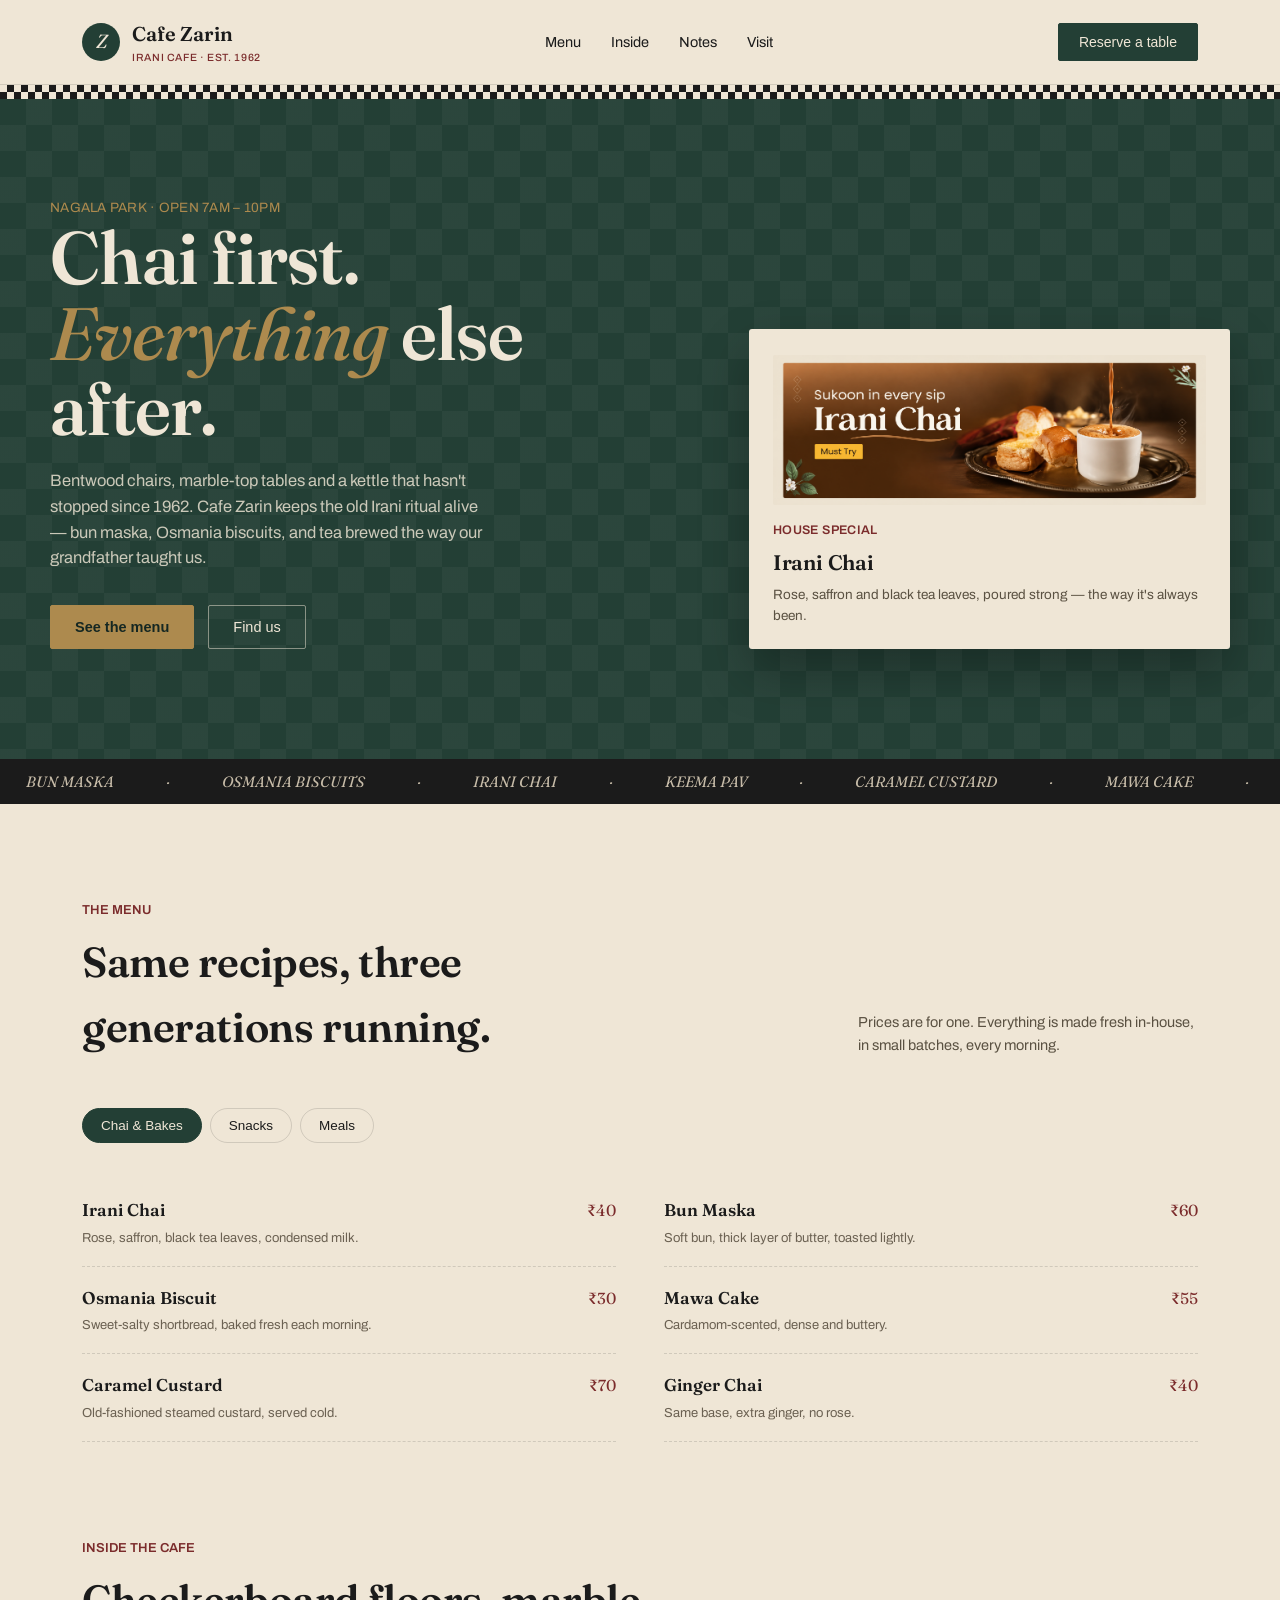
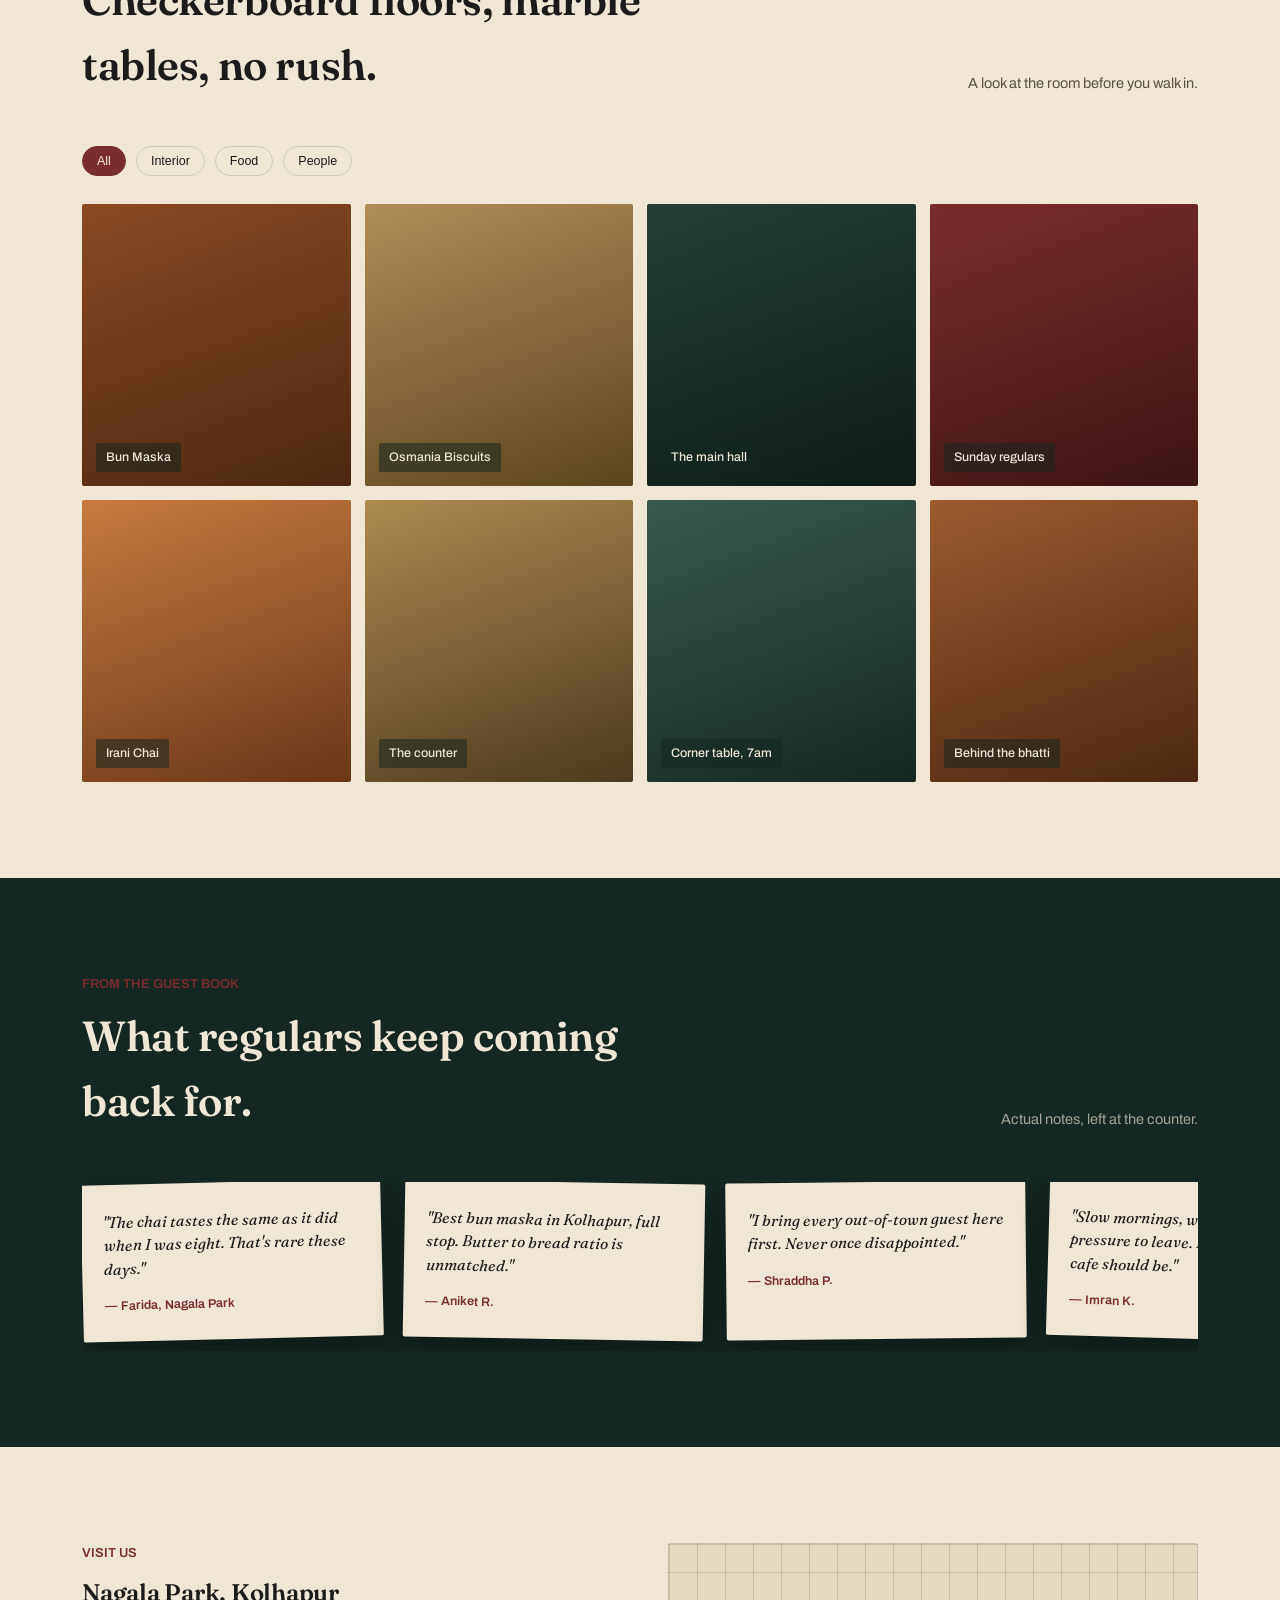
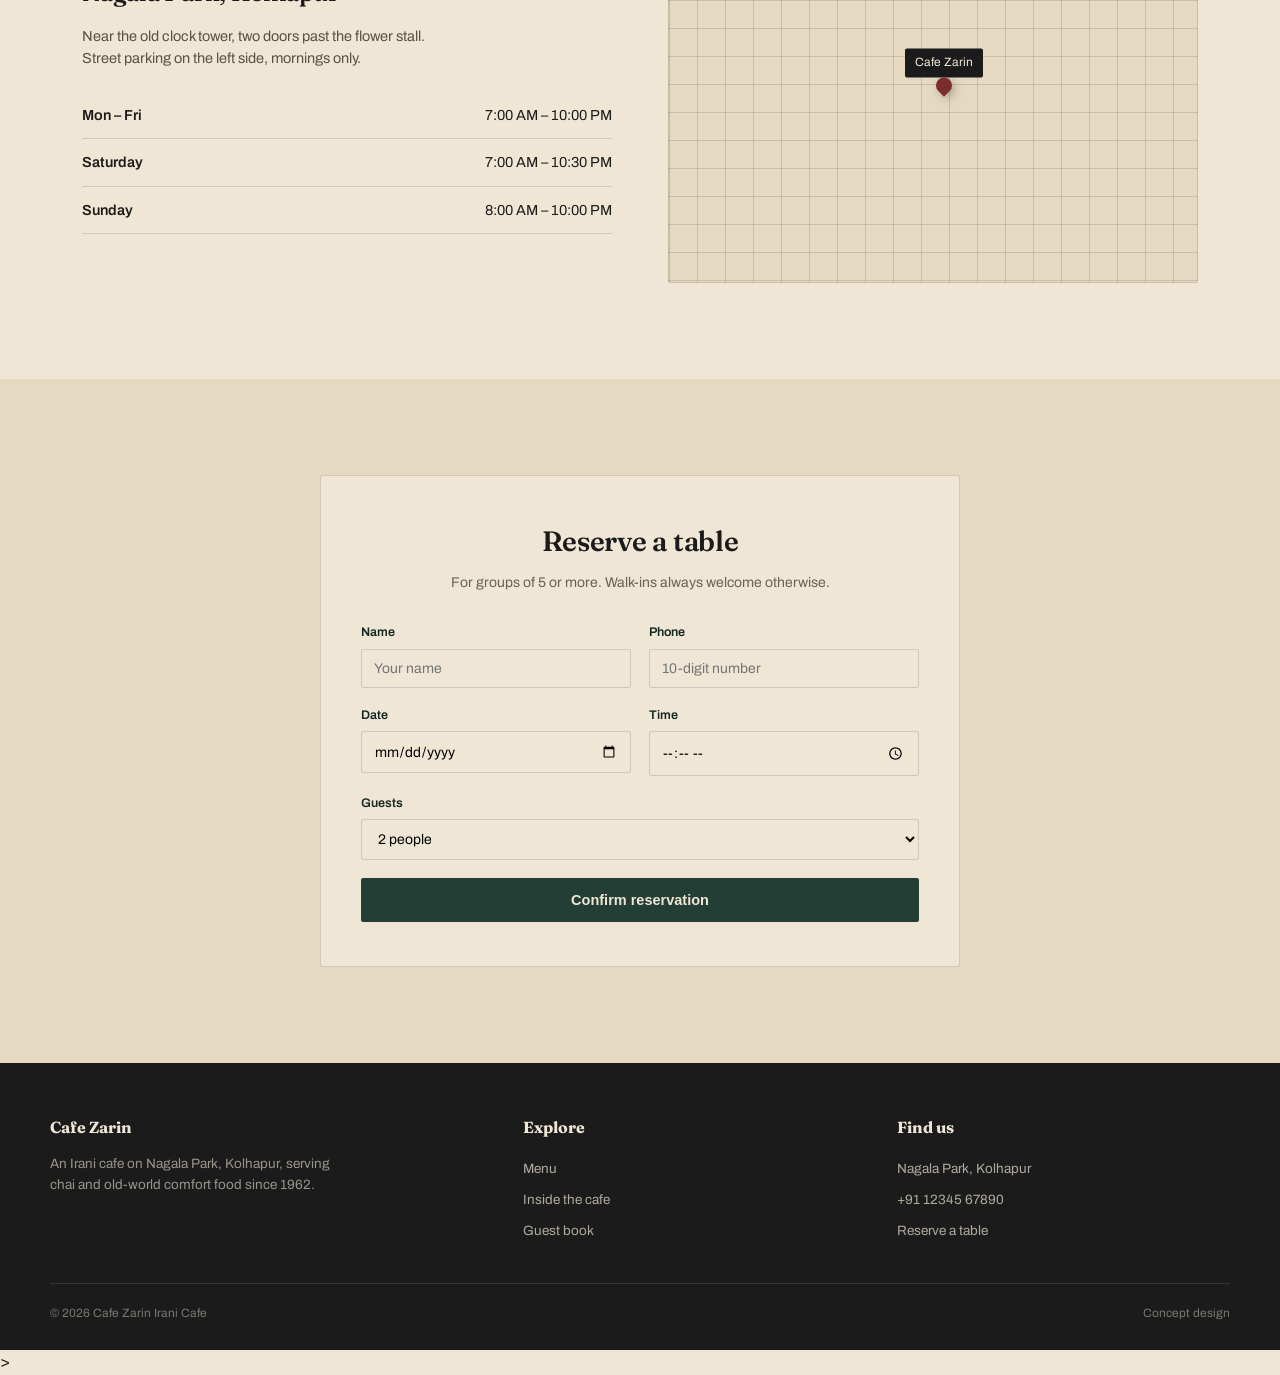
==== index.html @ 49a3832b "File name change" ====
<!DOCTYPE html>
<html lang="en">
<head>
<meta charset="UTF-8">
<meta name="viewport" content="width=device-width, initial-scale=1.0">
<title>Cafe Zarin — Irani Cafe</title>
<link rel="preconnect" href="https://fonts.googleapis.com">
<link rel="preconnect" href="https://fonts.gstatic.com" crossorigin>
<link href="https://fonts.googleapis.com/css2?family=Fraunces:ital,opsz,wght@0,9..144,400;0,9..144,600;1,9..144,500&family=Archivo:wght@400;500;600&display=swap" rel="stylesheet">
<link rel="stylesheet" href="style.css">
</head>
<body>

<header>
  <div class="navbar">
    <div class="brand">
      <div class="brand-mark">Z</div>
      <div class="brand-name">Cafe Zarin<span>IRANI CAFE · EST. 1962</span></div>
    </div>
    <nav class="links">
      <a href="#menu">Menu</a>
      <a href="#gallery">Inside</a>
      <a href="#notes">Notes</a>
      <a href="#visit">Visit</a>
    </nav>
    <button class="nav-cta" onclick="document.getElementById('reserve').scrollIntoView({behavior:'smooth'})">Reserve a table</button>
    <button class="menu-toggle" aria-label="menu"><span></span><span></span><span></span></button>
  </div>
</header>

<div class="checker"></div>

<section class="hero">
  <div class="hero-inner">
    <div>
      <span class="hero-eyebrow">NAGALA PARK · OPEN 7AM – 10PM</span>
      <h1>Chai first.<br><em>Everything</em> else after.</h1>
      <p class="lede">Bentwood chairs, marble-top tables and a kettle that hasn't stopped since 1962. Cafe Zarin keeps the old Irani ritual alive — bun maska, Osmania biscuits, and tea brewed the way our grandfather taught us.</p>
      <div class="hero-ctas">
        <button class="btn-solid" onclick="document.getElementById('menu').scrollIntoView({behavior:'smooth'})">See the menu</button>
        <button class="btn-ghost" onclick="document.getElementById('visit').scrollIntoView({behavior:'smooth'})">Find us</button>
      </div>
    </div>
    <div class="steam-card">
      <div class="glass">
        <img src="images\image.png" alt="Irani Chai">
      </div>
      <div class="cap">HOUSE SPECIAL</div>
      <h3>Irani Chai</h3>
      <p>Rose, saffron and black tea leaves, poured strong — the way it's always been.</p>
    </div>
  </div>
</section>

<div class="marquee-strip">
  <div class="marquee-track">
    <span>BUN MASKA</span><span>·</span><span>OSMANIA BISCUITS</span><span>·</span><span>IRANI CHAI</span><span>·</span><span>KEEMA PAV</span><span>·</span><span>CARAMEL CUSTARD</span><span>·</span><span>MAWA CAKE</span><span>·</span>
    <span>BUN MASKA</span><span>·</span><span>OSMANIA BISCUITS</span><span>·</span><span>IRANI CHAI</span><span>·</span><span>KEEMA PAV</span><span>·</span><span>CARAMEL CUSTARD</span><span>·</span><span>MAWA CAKE</span><span>·</span>
  </div>
</div>

<section class="section" id="menu">
  <div class="wrap">
    <div class="section-head">
      <div>
        <span class="kicker">THE MENU</span>
        <h2>Same recipes, three generations running.</h2>
      </div>
      <p>Prices are for one. Everything is made fresh in-house, in small batches, every morning.</p>
    </div>

    <div class="menu-tabs" role="tablist">
      <button class="menu-tab active" data-tab="chai">Chai &amp; Bakes</button>
      <button class="menu-tab" data-tab="snacks">Snacks</button>
      <button class="menu-tab" data-tab="meals">Meals</button>
    </div>

    <div class="menu-panels">
      <div class="menu-panel active" id="panel-chai">
        <div class="menu-item"><div><div class="mi-name">Irani Chai</div><div class="mi-desc">Rose, saffron, black tea leaves, condensed milk.</div></div><div class="mi-price">₹40</div></div>
        <div class="menu-item"><div><div class="mi-name">Bun Maska</div><div class="mi-desc">Soft bun, thick layer of butter, toasted lightly.</div></div><div class="mi-price">₹60</div></div>
        <div class="menu-item"><div><div class="mi-name">Osmania Biscuit</div><div class="mi-desc">Sweet-salty shortbread, baked fresh each morning.</div></div><div class="mi-price">₹30</div></div>
        <div class="menu-item"><div><div class="mi-name">Mawa Cake</div><div class="mi-desc">Cardamom-scented, dense and buttery.</div></div><div class="mi-price">₹55</div></div>
        <div class="menu-item"><div><div class="mi-name">Caramel Custard</div><div class="mi-desc">Old-fashioned steamed custard, served cold.</div></div><div class="mi-price">₹70</div></div>
        <div class="menu-item"><div><div class="mi-name">Ginger Chai</div><div class="mi-desc">Same base, extra ginger, no rose.</div></div><div class="mi-price">₹40</div></div>
      </div>
      <div class="menu-panel" id="panel-snacks">
        <div class="menu-item"><div><div class="mi-name">Mirchi Bhaji</div><div class="mi-desc">Battered green chilli, stuffed with spiced potato.</div></div><div class="mi-price">₹50</div></div>
        <div class="menu-item"><div><div class="mi-name">Khari Biscuit</div><div class="mi-desc">Flaky puff pastry, served with a side of chai.</div></div><div class="mi-price">₹25</div></div>
        <div class="menu-item"><div><div class="mi-name">Vada Pav</div><div class="mi-desc">Spiced potato fritter, garlic chutney, soft pav.</div></div><div class="mi-price">₹45</div></div>
        <div class="menu-item"><div><div class="mi-name">Bread Pattice</div><div class="mi-desc">Crumbed and fried, potato-pea filling.</div></div><div class="mi-price">₹55</div></div>
      </div>
      <div class="menu-panel" id="panel-meals">
        <div class="menu-item"><div><div class="mi-name">Keema Pav</div><div class="mi-desc">Minced mutton curry, slow-cooked, with soft pav.</div></div><div class="mi-price">₹160</div></div>
        <div class="menu-item"><div><div class="mi-name">Berry Pulao</div><div class="mi-desc">Fragrant rice, chicken, barberries, house spice mix.</div></div><div class="mi-price">₹210</div></div>
        <div class="menu-item"><div><div class="mi-name">Akuri on Toast</div><div class="mi-desc">Parsi-style spiced scrambled eggs, buttered toast.</div></div><div class="mi-price">₹120</div></div>
        <div class="menu-item"><div><div class="mi-name">Dhansak</div><div class="mi-desc">Lentil-vegetable stew, caramelised rice, served weekends.</div></div><div class="mi-price">₹190</div></div>
      </div>
    </div>
  </div>
</section>

<section class="section" id="gallery" style="padding-top:0;">
  <div class="wrap">
    <div class="section-head">
      <div>
        <span class="kicker">INSIDE THE CAFE</span>
        <h2>Checkerboard floors, marble tables, no rush.</h2>
      </div>
      <p>A look at the room before you walk in.</p>
    </div>
    <div class="gallery-filters">
      <button class="gfilter active" data-filter="all">All</button>
      <button class="gfilter" data-filter="interior">Interior</button>
      <button class="gfilter" data-filter="food">Food</button>
      <button class="gfilter" data-filter="people">People</button>
    </div>
    <div class="gallery-grid">
      <div class="gtile g1" data-cat="food"><span>Bun Maska</span></div>
      <div class="gtile g2" data-cat="food"><span>Osmania Biscuits</span></div>
      <div class="gtile g3" data-cat="interior"><span>The main hall</span></div>
      <div class="gtile g4" data-cat="people"><span>Sunday regulars</span></div>
      <div class="gtile g5" data-cat="food"><span>Irani Chai</span></div>
      <div class="gtile g6" data-cat="interior"><span>The counter</span></div>
      <div class="gtile g7" data-cat="interior"><span>Corner table, 7am</span></div>
      <div class="gtile g8" data-cat="people"><span>Behind the bhatti</span></div>
    </div>
  </div>
</section>

<section class="notes" id="notes">
  <div class="wrap">
    <div class="section-head">
      <div>
        <span class="kicker">FROM THE GUEST BOOK</span>
        <h2>What regulars keep coming back for.</h2>
      </div>
      <p>Actual notes, left at the counter.</p>
    </div>
    <div class="note-track">
      <div class="note-card"><p>"The chai tastes the same as it did when I was eight. That's rare these days."</p><div class="note-who">— Farida, Nagala Park</div></div>
      <div class="note-card"><p>"Best bun maska in Kolhapur, full stop. Butter to bread ratio is unmatched."</p><div class="note-who">— Aniket R.</div></div>
      <div class="note-card"><p>"I bring every out-of-town guest here first. Never once disappointed."</p><div class="note-who">— Shraddha P.</div></div>
      <div class="note-card"><p>"Slow mornings, warm light, no wifi pressure to leave. Exactly what a cafe should be."</p><div class="note-who">— Imran K.</div></div>
    </div>
  </div>
</section>

<section class="section" id="visit">
  <div class="wrap visit">
    <div>
      <span class="kicker">VISIT US</span>
      <h2>Nagala Park, Kolhapur</h2>
      <p style="margin-top:14px; color:#5a5142; font-size:14.5px; max-width:380px;">Near the old clock tower, two doors past the flower stall. Street parking on the left side, mornings only.</p>
      <div class="hours-list">
        <div class="hours-row"><span class="d">Mon – Fri</span><span>7:00 AM – 10:00 PM</span></div>
        <div class="hours-row"><span class="d">Saturday</span><span>7:00 AM – 10:30 PM</span></div>
        <div class="hours-row"><span class="d">Sunday</span><span>8:00 AM – 10:00 PM</span></div>
      </div>
    </div>
    <div class="map-box">
      <div class="map-pin">
        <div class="pin-label">Cafe Zarin</div>
        <div class="pin-dot"></div>
      </div>
    </div>
  </div>
</section>

<section class="reserve" id="reserve">
  <div class="reserve-box">
    <h2>Reserve a table</h2>
    <p>For groups of 5 or more. Walk-ins always welcome otherwise.</p>
    <form id="reserveForm">
      <div class="field"><label for="name">Name</label><input id="name" required placeholder="Your name"></div>
      <div class="field"><label for="phone">Phone</label><input id="phone" required placeholder="10-digit number"></div>
      <div class="field"><label for="date">Date</label><input id="date" type="date" required></div>
      <div class="field"><label for="time">Time</label><input id="time" type="time" required></div>
      <div class="field full"><label for="guests">Guests</label>
        <select id="guests">
          <option>2 people</option><option>3 people</option><option>4 people</option><option>5 people</option><option>6+ people</option>
        </select>
      </div>
      <button class="submit-btn" type="submit">Confirm reservation</button>
      <div class="confirm" id="confirmMsg">Table reserved — we'll text a confirmation shortly.</div>
    </form>
  </div>
</section>

<footer>
  <div class="foot-grid">
    <div>
      <h4>Cafe Zarin</h4>
      <p style="font-size:13.5px; max-width:280px; color:rgba(239,230,214,0.6);">An Irani cafe on Nagala Park, Kolhapur, serving chai and old-world comfort food since 1962.</p>
    </div>
    <div>
      <h4>Explore</h4>
      <a href="#menu">Menu</a>
      <a href="#gallery">Inside the cafe</a>
      <a href="#notes">Guest book</a>
    </div>
    <div>
      <h4>Find us</h4>
      <a href="#visit">Nagala Park, Kolhapur</a>
      <a href="tel:+911234567890">+91 12345 67890</a>
      <a href="#reserve">Reserve a table</a>
    </div>
  </div>
  <div class="foot-bottom">
    <span>© 2026 Cafe Zarin Irani Cafe</span>
    <span>Concept design</span>
  </div>
</footer>

<script src="script.js"></script>

</body>
</html>
>
---- style.css ----
:root{
    --ivory:#EFE6D6;
    --ivory-2:#E6D9C2;
    --teal:#233F35;
    --teal-deep:#152722;
    --brass:#AD8A4E;
    --maroon:#7B2C2C;
    --ink:#1B1B1B;
    --line: rgba(27,27,27,0.14);
  }
  *{box-sizing:border-box; margin:0; padding:0;}
  html{scroll-behavior:smooth;}
  body{
    background:var(--ivory);
    color:var(--ink);
    font-family:'Archivo', sans-serif;
    font-size:16px;
    line-height:1.55;
    overflow-x:hidden;
  }
  h1,h2,h3,.display{
    font-family:'Fraunces', serif;
    font-weight:600;
    letter-spacing:-0.01em;
  }
  a{color:inherit; text-decoration:none;}
  img{max-width:100%; display:block;}
  .wrap{max-width:1180px; margin:0 auto; padding:0 32px;}

  /* checker strip used as a recurring structural motif, not decoration */
  .checker{
    height:14px;
    width:100%;
    background-image:
      linear-gradient(45deg, var(--ink) 25%, transparent 25%, transparent 75%, var(--ink) 75%),
      linear-gradient(45deg, var(--ink) 25%, var(--ivory) 25%, var(--ivory) 75%, var(--ink) 75%);
    background-position:0 0, 7px 7px;
    background-size:14px 14px;
  }

  /* ---------- NAV ---------- */
  header{
    position:sticky; top:0; z-index:50;
    background:var(--ivory);
    border-bottom:1px solid var(--line);
  }
  .navbar{
    display:flex; align-items:center; justify-content:space-between;
    padding:18px 32px;
    max-width:1180px; margin:0 auto;
  }
  .brand{display:flex; align-items:center; gap:12px;}
  .brand-mark{
    width:38px; height:38px; border-radius:50%;
    background:var(--teal);
    display:flex; align-items:center; justify-content:center;
    color:var(--ivory); font-family:'Fraunces',serif; font-style:italic; font-size:19px;
  }
  .brand-name{font-family:'Fraunces', serif; font-size:20px; font-weight:600;}
  .brand-name span{display:block; font-family:'Archivo',sans-serif; font-weight:500; font-size:10.5px; letter-spacing:0.06em; color:var(--maroon); margin-top:1px;}
  nav.links{display:flex; gap:30px; font-size:14.5px;}
  nav.links a{position:relative; padding:4px 0;}
  nav.links a::after{
    content:''; position:absolute; left:0; bottom:0; height:1.5px; width:0;
    background:var(--maroon); transition:width .25s ease;
  }
  nav.links a:hover::after{width:100%;}
  .nav-cta{
    background:var(--teal); color:var(--ivory); padding:10px 20px;
    border-radius:2px; font-size:14px; font-weight:500;
    border:1px solid var(--teal);
    cursor:pointer; transition:background .2s ease, color .2s ease;
  }
  .nav-cta:hover{background:transparent; color:var(--teal);}
  .menu-toggle{display:none; flex-direction:column; gap:5px; cursor:pointer; background:none; border:none;}
  .menu-toggle span{width:24px; height:2px; background:var(--ink);}

  /* ---------- HERO ---------- */
  .hero{
    position:relative;
    background:var(--teal);
    color:var(--ivory);
    padding:96px 32px 110px;
    overflow:hidden;
  }
  .hero::before{
    content:'';
    position:absolute; inset:0;
    background-image:
      linear-gradient(45deg, rgba(239,230,214,0.045) 25%, transparent 25%, transparent 75%, rgba(239,230,214,0.045) 75%),
      linear-gradient(45deg, rgba(239,230,214,0.045) 25%, transparent 25%, transparent 75%, rgba(239,230,214,0.045) 75%);
    background-position:0 0, 26px 26px;
    background-size:52px 52px;
    pointer-events:none;
  }
  .hero-inner{
    max-width:1180px; margin:0 auto;
    position:relative;
    display:grid; grid-template-columns:1.15fr 0.85fr; gap:48px; align-items:end;
  }
  .hero-eyebrow{font-size:13.5px; color:var(--brass); letter-spacing:0.02em; margin-bottom:18px;}
  .hero h1{
    font-size:clamp(42px, 6vw, 74px);
    line-height:1.02;
  }
  .hero h1 em{font-style:italic; font-weight:500; color:var(--brass);}
  .hero p.lede{
    margin-top:22px; max-width:440px; font-size:16.5px; color:rgba(239,230,214,0.82);
  }
  .hero-ctas{margin-top:34px; display:flex; gap:14px; flex-wrap:wrap;}
  .btn-solid{
    background:var(--brass); color:var(--teal-deep); padding:13px 24px;
    font-weight:600; border-radius:2px; font-size:14.5px; border:1px solid var(--brass);
    cursor:pointer; transition:transform .18s ease;
  }
  .btn-solid:hover{transform:translateY(-2px);}
  .btn-ghost{
    padding:13px 24px; border:1px solid rgba(239,230,214,0.5); border-radius:2px;
    font-size:14.5px; color:var(--ivory); cursor:pointer; background:transparent;
    transition:border-color .18s ease;
  }
  .btn-ghost:hover{border-color:var(--ivory);}

  .steam-card{
    background:var(--ivory);
    color:var(--ink);
    border-radius:3px;
    padding:26px 24px 22px;
    box-shadow:0 22px 50px rgba(0,0,0,0.28);
    position:relative;
  }
  .steam-card .glass{
    width:100%; height:150px; border-radius:2px; margin-bottom:16px;
    background:
      radial-gradient(ellipse at 30% 20%, rgba(255,255,255,0.25), transparent 55%),
      linear-gradient(180deg, #C77B3E 0%, #8B4A22 70%, #6B3618 100%);
    position:relative; overflow:hidden;
  }
  .steam{
    position:absolute; width:6px; height:38px; background:rgba(255,255,255,0.55);
    border-radius:6px; filter:blur(3px); bottom:100%;
    animation:rise 3.4s ease-in infinite;
  }
  .steam.s1{left:32%; animation-delay:0s;}
  .steam.s2{left:52%; animation-delay:1.1s;}
  .steam.s3{left:70%; animation-delay:2.2s;}
  @keyframes rise{
    0%{transform:translateY(0) scaleY(0.6); opacity:0;}
    25%{opacity:.65;}
    100%{transform:translateY(-70px) scaleY(1.3); opacity:0;}
  }
  .steam-card .cap{font-size:12.5px; letter-spacing:0.03em; color:var(--maroon); font-weight:600;}
  .steam-card h3{font-size:21px; margin-top:6px;}
  .steam-card p{font-size:13.5px; color:#5a5142; margin-top:6px;}
  @media (prefers-reduced-motion: reduce){ .steam{animation:none;} }

  /* ---------- MARQUEE STRIP ---------- */
  .marquee-strip{
    background:var(--ink); color:var(--ivory-2);
    overflow:hidden; white-space:nowrap; padding:11px 0;
    font-family:'Fraunces',serif; font-style:italic; font-size:15px;
  }
  .marquee-track{display:inline-block; animation:scroll 28s linear infinite;}
  .marquee-track span{margin:0 26px; opacity:0.85;}
  @keyframes scroll{ from{transform:translateX(0);} to{transform:translateX(-50%);} }

  /* ---------- SECTION HEADS ---------- */
  .section{padding:96px 32px;}
  .section-head{
    display:flex; justify-content:space-between; align-items:flex-end;
    gap:24px; margin-bottom:48px; flex-wrap:wrap;
  }
  .section-head h2{font-size:clamp(30px,4vw,42px); max-width:560px;}
  .section-head p{max-width:340px; color:#5a5142; font-size:14.5px; padding-bottom:4px;}
  .kicker{color:var(--maroon); font-size:13px; font-weight:600; margin-bottom:10px; display:block;}

  /* ---------- MENU ---------- */
  .menu-tabs{display:flex; gap:8px; margin-bottom:36px; flex-wrap:wrap;}
  .menu-tab{
    padding:9px 18px; border:1px solid var(--line); border-radius:20px;
    font-size:13.5px; cursor:pointer; background:transparent; color:var(--ink);
    transition:background .18s ease, color .18s ease, border-color .18s ease;
  }
  .menu-tab.active{background:var(--teal); color:var(--ivory); border-color:var(--teal);}
  .menu-panels{position:relative;}
  .menu-panel{display:none;}
  .menu-panel.active{display:grid; grid-template-columns:1fr 1fr; gap:0 48px;}
  .menu-item{
    display:flex; justify-content:space-between; gap:16px;
    padding:18px 0; border-bottom:1px dashed var(--line);
  }
  .menu-item .mi-name{font-family:'Fraunces',serif; font-size:17px; font-weight:600;}
  .menu-item .mi-desc{font-size:13px; color:#6b6152; margin-top:4px; max-width:320px;}
  .menu-item .mi-price{font-family:'Fraunces',serif; font-size:16px; color:var(--maroon); white-space:nowrap; padding-top:1px;}

  /* ---------- GALLERY (interactive filter) ---------- */
  .gallery-filters{display:flex; gap:10px; margin-bottom:28px; flex-wrap:wrap;}
  .gfilter{
    font-size:12.5px; padding:7px 14px; border:1px solid var(--line); border-radius:20px;
    background:none; cursor:pointer; color:var(--ink);
  }
  .gfilter.active{background:var(--maroon); color:var(--ivory); border-color:var(--maroon);}
  .gallery-grid{
    display:grid; grid-template-columns:repeat(4, 1fr); gap:14px;
  }
  .gtile{
    aspect-ratio:1/1.05; border-radius:2px; position:relative; overflow:hidden;
    display:flex; align-items:flex-end; padding:14px; cursor:pointer;
    transition:transform .3s ease;
  }
  .gtile:hover{transform:translateY(-4px);}
  .gtile span{
    color:var(--ivory); font-size:12.5px; font-weight:500;
    background:rgba(21,39,34,0.55); padding:5px 10px; border-radius:2px;
  }
  .gtile.hidden{display:none;}
  .g1{background:linear-gradient(160deg,#8B4A22,#4c2712);}
  .g2{background:linear-gradient(160deg,#B08D57,#5c451f);}
  .g3{background:linear-gradient(160deg,#233F35,#0f1c17);}
  .g4{background:linear-gradient(160deg,#7B2C2C,#3d1414);}
  .g5{background:linear-gradient(160deg,#C77B3E,#6b3618);}
  .g6{background:linear-gradient(160deg,#AD8A4E,#4c3a1f);}
  .g7{background:linear-gradient(160deg,#3a5a4d,#152722);}
  .g8{background:linear-gradient(160deg,#9c5a2e,#4c2712);}

  /* ---------- TESTIMONIALS ---------- */
  .notes{
    background:var(--teal-deep); color:var(--ivory);
    padding:96px 32px; position:relative;
  }
  .notes .section-head h2, .notes .section-head p{color:var(--ivory);}
  .notes .section-head p{color:rgba(239,230,214,0.65);}
  .note-track{display:flex; gap:22px; overflow-x:auto; padding-bottom:12px; scroll-snap-type:x mandatory;}
  .note-track::-webkit-scrollbar{height:5px;}
  .note-track::-webkit-scrollbar-thumb{background:var(--brass); border-radius:4px;}
  .note-card{
    scroll-snap-align:start;
    min-width:300px; max-width:300px;
    background:var(--ivory); color:var(--ink);
    border-radius:2px; padding:26px 22px;
    transform:rotate(var(--r,0deg));
    box-shadow:0 14px 30px rgba(0,0,0,0.3);
  }
  .note-card:nth-child(1){--r:-1.4deg;}
  .note-card:nth-child(2){--r:1deg;}
  .note-card:nth-child(3){--r:-0.6deg;}
  .note-card:nth-child(4){--r:1.6deg;}
  .note-card p{font-family:'Fraunces',serif; font-style:italic; font-size:15.5px; line-height:1.5;}
  .note-who{margin-top:16px; font-size:12.5px; color:var(--maroon); font-weight:600;}

  /* ---------- VISIT / MAP + HOURS ---------- */
  .visit{display:grid; grid-template-columns:1fr 1fr; gap:56px; align-items:start;}
  .hours-list{margin-top:22px;}
  .hours-row{
    display:flex; justify-content:space-between; padding:12px 0;
    border-bottom:1px solid var(--line); font-size:14.5px;
  }
  .hours-row .d{font-weight:600;}
  .map-box{
    background:var(--ivory-2); border:1px solid var(--line); border-radius:3px;
    height:340px; position:relative; overflow:hidden;
    background-image:
      linear-gradient(var(--line) 1px, transparent 1px),
      linear-gradient(90deg, var(--line) 1px, transparent 1px);
    background-size:28px 28px;
  }
  .map-pin{
    position:absolute; top:44%; left:52%; transform:translate(-50%,-100%);
    display:flex; flex-direction:column; align-items:center;
  }
  .pin-dot{
    width:16px; height:16px; border-radius:50% 50% 50% 0; background:var(--maroon);
    transform:rotate(-45deg); box-shadow:0 4px 10px rgba(0,0,0,0.25);
  }
  .pin-label{
    margin-top:8px; background:var(--ink); color:var(--ivory);
    font-size:12px; padding:5px 10px; border-radius:2px; white-space:nowrap;
  }

  /* ---------- RESERVE FORM ---------- */
  .reserve{background:var(--ivory-2); padding:96px 32px;}
  .reserve-box{
    max-width:640px; margin:0 auto;
    background:var(--ivory); border:1px solid var(--line); border-radius:3px;
    padding:44px 40px;
  }
  .reserve-box h2{font-size:28px; text-align:center;}
  .reserve-box > p{text-align:center; font-size:14px; color:#6b6152; margin-top:8px;}
  form{margin-top:30px; display:grid; grid-template-columns:1fr 1fr; gap:18px;}
  .field{display:flex; flex-direction:column; gap:6px;}
  .field.full{grid-column:1/-1;}
  label{font-size:12.5px; font-weight:600; color:var(--teal-deep);}
  input, select{
    border:1px solid var(--line); background:var(--ivory);
    padding:11px 12px; font-family:'Archivo',sans-serif; font-size:14px; border-radius:2px;
  }
  input:focus, select:focus{outline:2px solid var(--brass); outline-offset:1px;}
  .submit-btn{
    grid-column:1/-1; background:var(--teal); color:var(--ivory);
    padding:14px; font-weight:600; border:none; border-radius:2px; cursor:pointer; font-size:14.5px;
    transition:background .2s ease;
  }
  .submit-btn:hover{background:var(--teal-deep);}
  .confirm{
    display:none; grid-column:1/-1; background:var(--teal); color:var(--ivory);
    padding:16px; border-radius:2px; font-size:14px; text-align:center;
  }

  footer{
    background:var(--ink); color:rgba(239,230,214,0.75);
    padding:52px 32px 28px;
  }
  .foot-grid{
    display:grid; grid-template-columns:1.3fr 1fr 1fr; gap:40px; max-width:1180px; margin:0 auto;
  }
  footer h4{font-family:'Fraunces',serif; color:var(--ivory); font-size:16px; margin-bottom:14px;}
  footer a{display:block; font-size:13.5px; padding:5px 0; color:rgba(239,230,214,0.7);}
  footer a:hover{color:var(--brass);}
  .foot-bottom{
    max-width:1180px; margin:36px auto 0; padding-top:20px; border-top:1px solid rgba(239,230,214,0.12);
    font-size:12px; color:rgba(239,230,214,0.45); display:flex; justify-content:space-between; flex-wrap:wrap; gap:8px;
  }

  @media (max-width:880px){
    nav.links{display:none;}
    .menu-toggle{display:flex;}
    .hero-inner{grid-template-columns:1fr;}
    .visit{grid-template-columns:1fr;}
    .menu-panel.active{grid-template-columns:1fr;}
    .gallery-grid{grid-template-columns:repeat(2,1fr);}
    form{grid-template-columns:1fr;}
    .foot-grid{grid-template-columns:1fr; gap:26px;}
  }
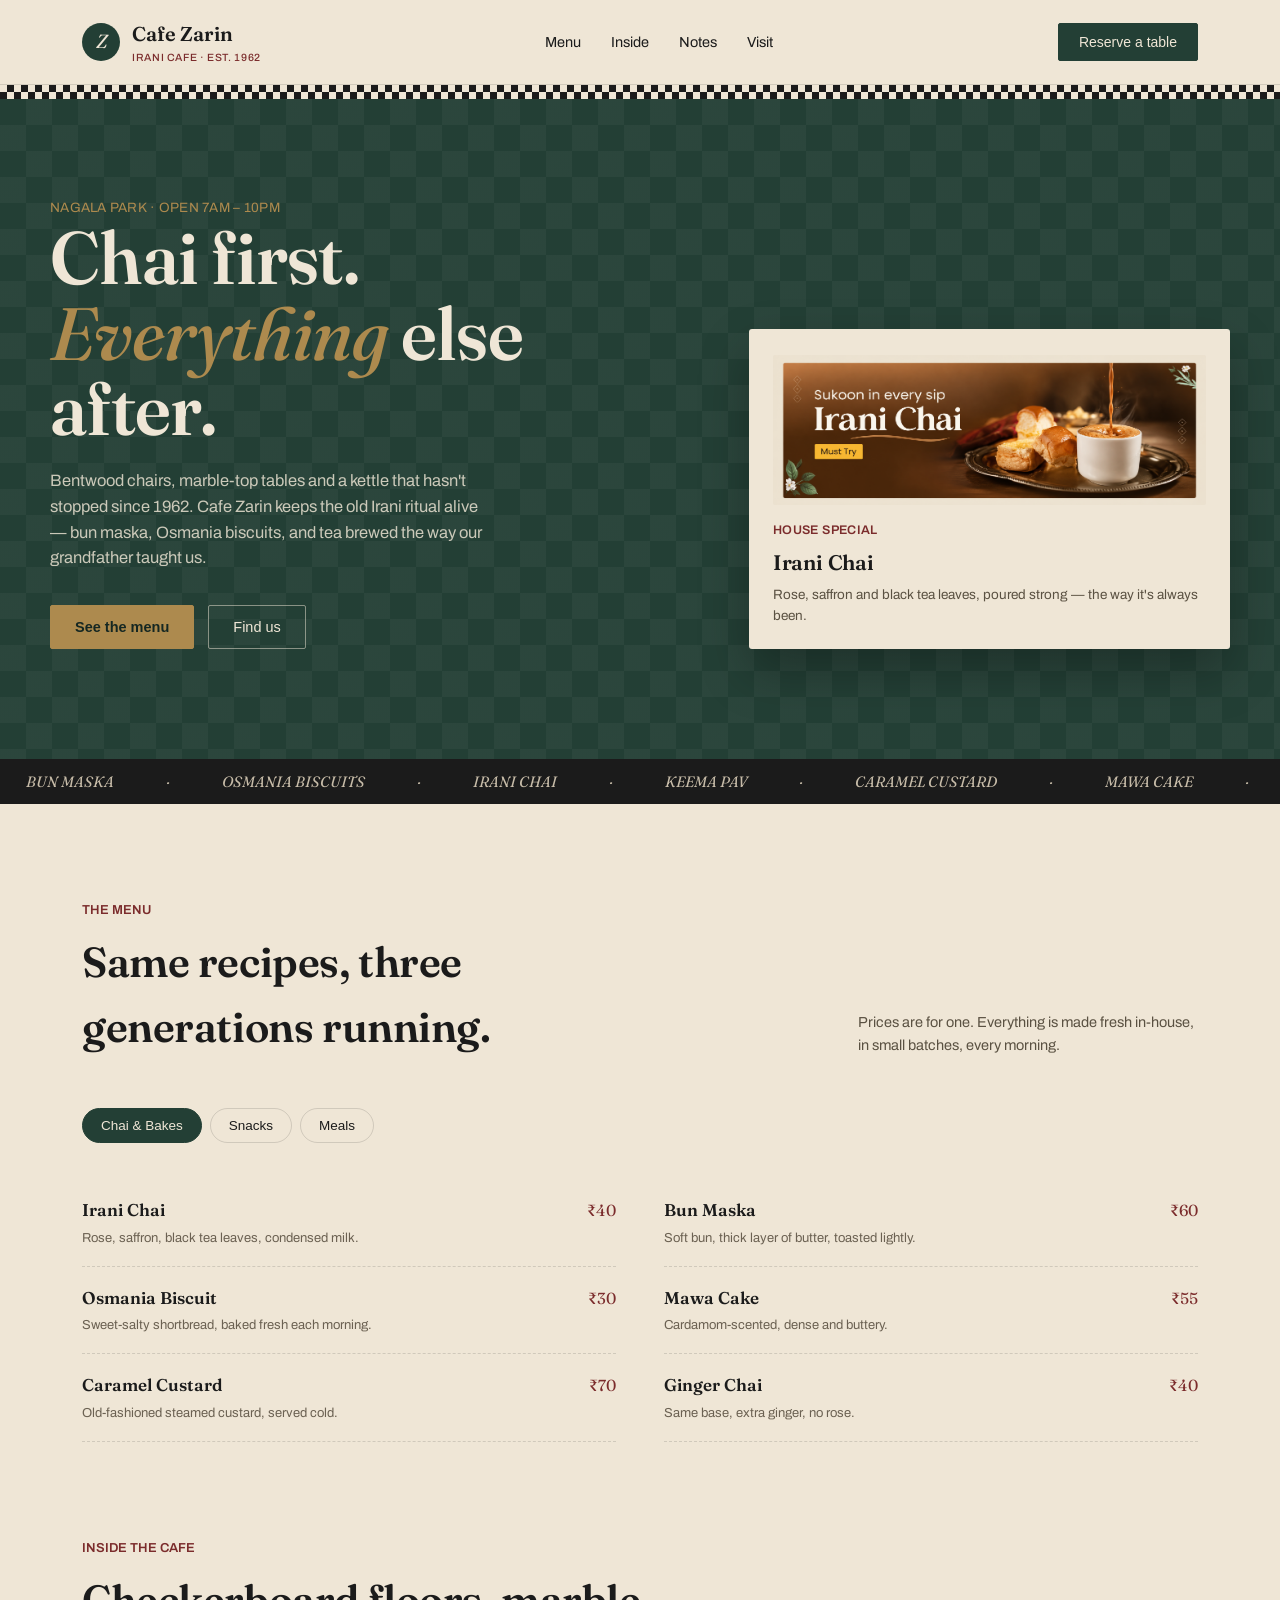
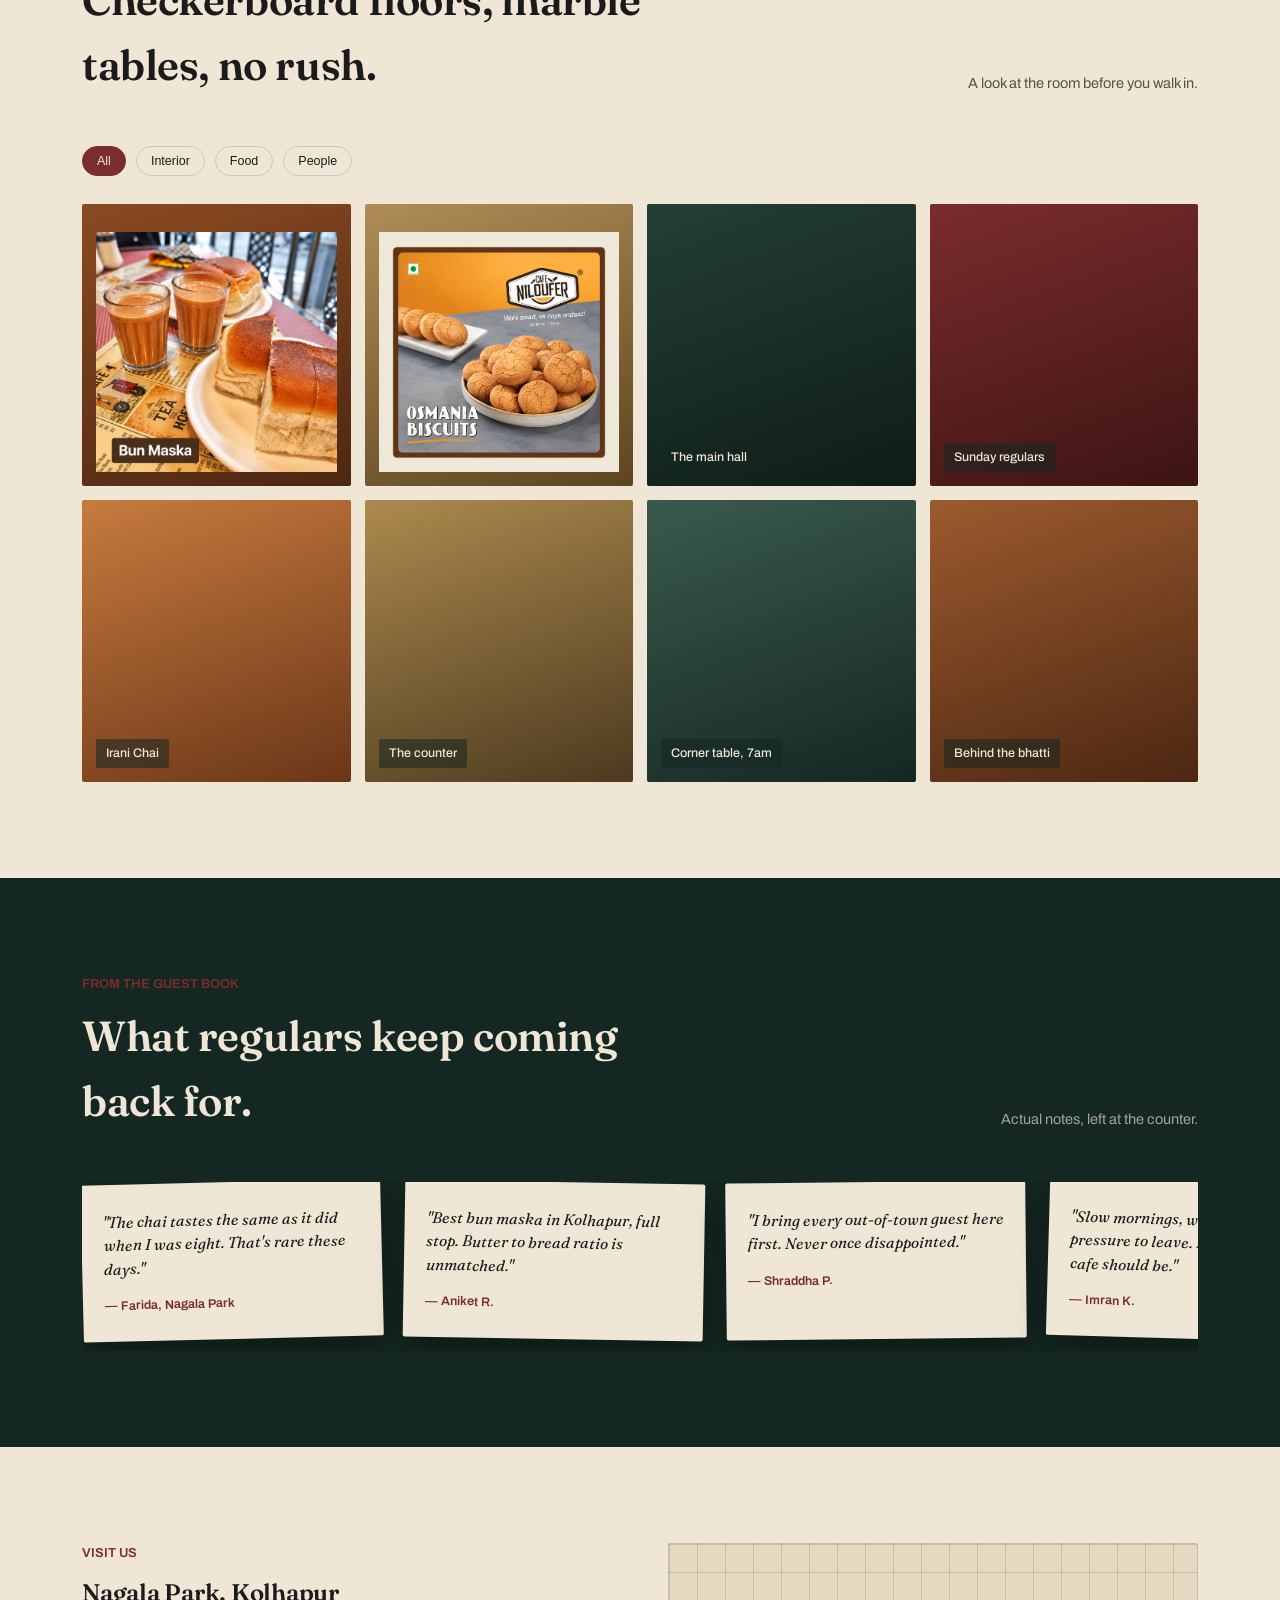
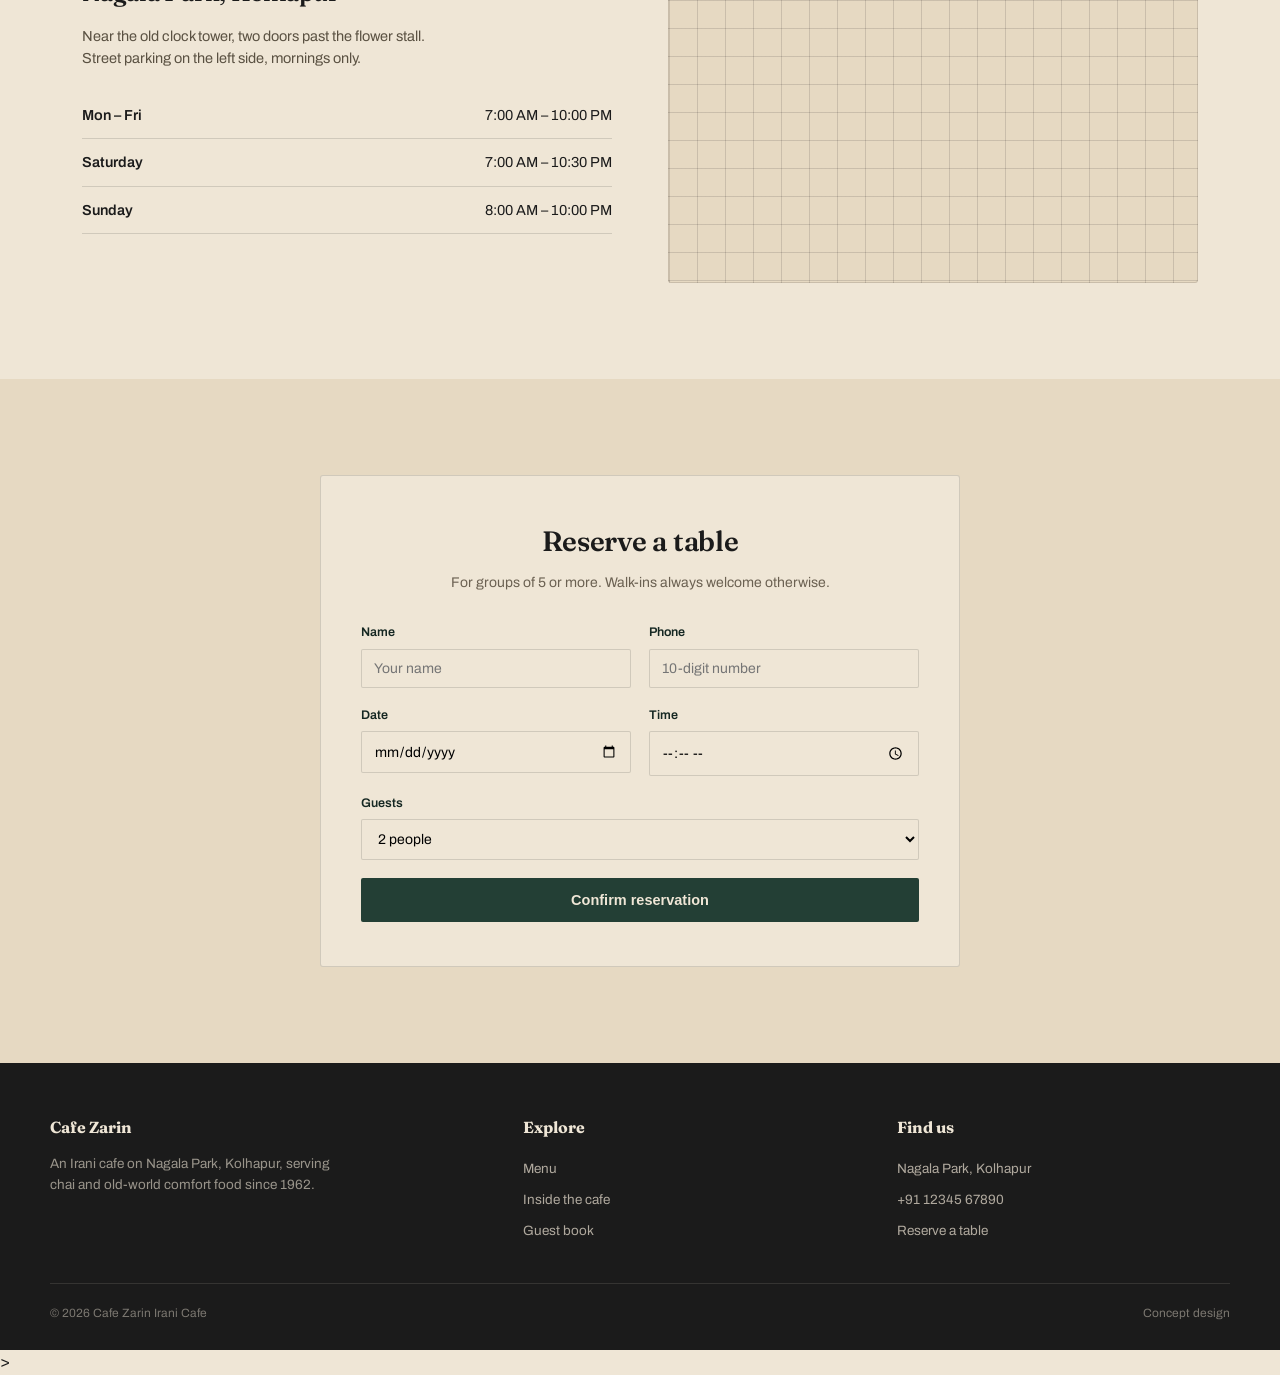
==== commit 475d5347: "change in code" ====
--- a/index.html
+++ b/index.html
@@ -116,8 +116,15 @@
       <button class="gfilter" data-filter="people">People</button>
     </div>
     <div class="gallery-grid">
-      <div class="gtile g1" data-cat="food"><span>Bun Maska</span></div>
-      <div class="gtile g2" data-cat="food"><span>Osmania Biscuits</span></div>
+      <div class="gtile g1" data-cat="food">
+    <img src="images\Bun Maska.png" alt="Bun Maska">
+    <!-- <span>Bun Maska</span> -->
+    </div>
+
+    <div class="gtile g2" data-cat="food">
+      <img src="images/Osmania Biscuits.png" alt="Osmania Biscuits">
+      <!-- <span>Osmania Biscuits</span> -->
+    </div>
       <div class="gtile g3" data-cat="interior"><span>The main hall</span></div>
       <div class="gtile g4" data-cat="people"><span>Sunday regulars</span></div>
       <div class="gtile g5" data-cat="food"><span>Irani Chai</span></div>
@@ -159,10 +166,15 @@
       </div>
     </div>
     <div class="map-box">
-      <div class="map-pin">
-        <div class="pin-label">Cafe Zarin</div>
-        <div class="pin-dot"></div>
-      </div>
+            <iframe
+                src="https://www.google.com/maps?q=16.7082978,74.2323992&z=17&output=embed"
+                width="100%"
+                height="100%"
+                style="border:0;"
+                allowfullscreen=""
+                loading="lazy"
+                referrerpolicy="no-referrer-when-downgrade">
+            </iframe>
     </div>
   </div>
 </section>
